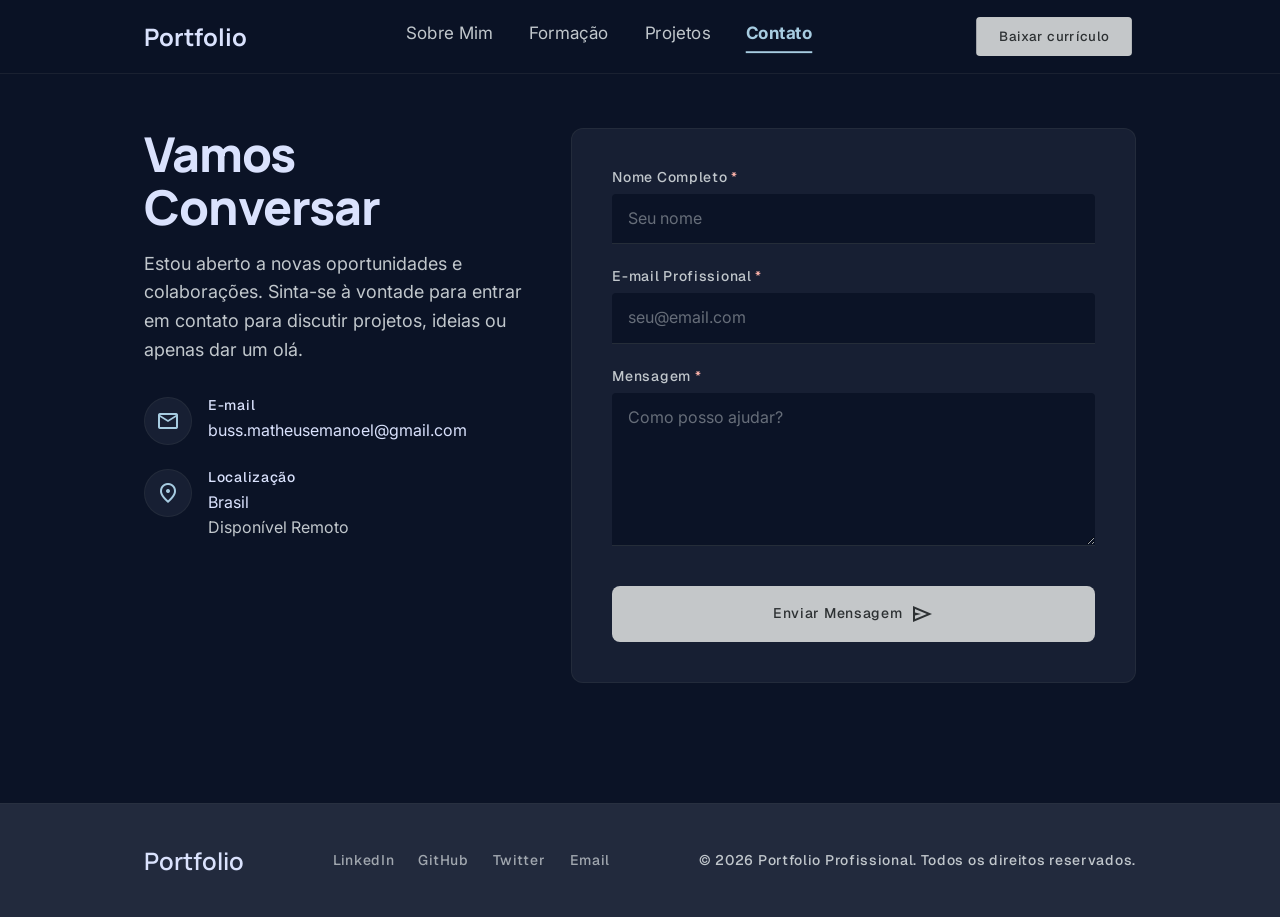
==== pages/contato.html @ 4511e053 "refactor: move project structure from src/ to root for GitHub Pages" ====
<!doctype html>
<html lang="pt-BR">
    <head>
        <meta charset="UTF-8" />
        <meta name="viewport" content="width=device-width, initial-scale=1.0" />
        <title>Portfólio — Contato</title>
        <link rel="preconnect" href="https://fonts.googleapis.com" />
        <link rel="preconnect" href="https://fonts.gstatic.com" crossorigin />
        <link
            href="https://fonts.googleapis.com/css2?family=Manrope:wght@600;800&family=Inter:wght@400&family=Geist:wght@500&display=swap"
            rel="stylesheet"
        />
        <link
            href="https://fonts.googleapis.com/css2?family=Material+Symbols+Outlined:opsz,wght,FILL,GRAD@24,400,0,0"
            rel="stylesheet"
        />
        <link rel="stylesheet" href="../css/global.css" />
        <link rel="stylesheet" href="../css/nav.css" />
        <link rel="stylesheet" href="../css/contato.css" />
    </head>
    <body data-page="contato">
        <header>
            <nav class="nav">
                <div class="nav-inner">
                    <a href="../index.html" class="nav-brand">Portfolio</a>

                    <ul class="nav-links" role="list">
                        <li>
                            <a
                                href="../index.html"
                                class="nav-link"
                                data-section="sobre"
                                >Sobre Mim</a
                            >
                        </li>
                        <li>
                            <a
                                href="./formacao.html"
                                class="nav-link"
                                data-section="formacao"
                                >Formação</a
                            >
                        </li>
                        <li>
                            <a
                                href="./projetos.html"
                                class="nav-link"
                                data-section="projetos"
                                >Projetos</a
                            >
                        </li>
                        <li>
                            <a
                                href="./contato.html"
                                class="nav-link"
                                data-section="contato"
                                >Contato</a
                            >
                        </li>
                    </ul>

                    <div class="nav-actions">
                        <a
                            href="../static/matheus-emanoel-curriculo.pdf"
                            target="_blank"
                            class="btn-cv"
                            download="matheus-emanoel-curriculo.pdf"
                            >Baixar currículo</a
                        >
                        <button
                            class="nav-toggle"
                            id="navToggle"
                            aria-label="Abrir menu"
                            aria-expanded="false"
                        >
                            <span
                                class="material-symbols-outlined"
                                aria-hidden="true"
                                >menu</span
                            >
                        </button>
                    </div>
                </div>
            </nav>

            <div class="mobile-overlay" id="mobileOverlay"></div>
            <div
                class="mobile-menu"
                id="mobileMenu"
                role="dialog"
                aria-modal="true"
                aria-label="Menu de navegação"
            >
                <div class="mobile-menu-top">
                    <span class="nav-brand">Portfolio</span>
                    <button
                        class="mobile-close"
                        id="mobileClose"
                        aria-label="Fechar menu"
                    >
                        <span
                            class="material-symbols-outlined"
                            aria-hidden="true"
                            >close</span
                        >
                    </button>
                </div>
                <ul class="mobile-nav-links" role="list">
                    <li>
                        <a
                            href="../index.html"
                            class="mobile-link"
                            data-section="sobre"
                            >Sobre Mim</a
                        >
                    </li>
                    <li>
                        <a
                            href="./formacao.html"
                            class="mobile-link"
                            data-section="formacao"
                            >Formação</a
                        >
                    </li>
                    <li>
                        <a
                            href="./projetos.html"
                            class="mobile-link"
                            data-section="projetos"
                            >Projetos</a
                        >
                    </li>
                    <li>
                        <a
                            href="./contato.html"
                            class="mobile-link"
                            data-section="contato"
                            >Contato</a
                        >
                    </li>
                </ul>
                <a
                    href="../static/matheus-emanoel-curriculo.pdf"
                    target="_blank"
                    class="btn-cv btn-cv--full"
                    download="matheus-emanoel-curriculo.pdf"
                    >Baixar currículo</a
                >
            </div>
        </header>

        <main class="main">
            <div class="contact-layout">
                <div class="contact-info-column">
                    <div>
                        <h1 class="display contact-intro-heading">
                            Vamos<br />Conversar
                        </h1>
                        <p class="body-lg text-variant contact-intro-subtitle">
                            Estou aberto a novas oportunidades e colaborações.
                            Sinta-se à vontade para entrar em contato para
                            discutir projetos, ideias ou apenas dar um olá.
                        </p>
                    </div>

                    <ul class="contact-details-list" role="list">
                        <li class="contact-detail-item">
                            <div class="contact-detail-icon-wrapper">
                                <span
                                    class="material-symbols-outlined"
                                    aria-hidden="true"
                                    >mail</span
                                >
                            </div>
                            <div>
                                <p class="label-sm contact-detail-label">
                                    E-mail
                                </p>
                                <a
                                    href="mailto:buss.matheusemanoel@gmail.com"
                                    class="body-md contact-detail-link"
                                    >buss.matheusemanoel@gmail.com</a
                                >
                            </div>
                        </li>

                        <li class="contact-detail-item">
                            <div class="contact-detail-icon-wrapper">
                                <span
                                    class="material-symbols-outlined"
                                    aria-hidden="true"
                                    >location_on</span
                                >
                            </div>
                            <div>
                                <p class="label-sm contact-detail-label">
                                    Localização
                                </p>
                                <p class="body-md contact-detail-value">
                                    Brasil<br />
                                    <span class="body-md text-variant"
                                        >Disponível Remoto</span
                                    >
                                </p>
                            </div>
                        </li>
                    </ul>
                </div>

                <div class="contact-form-column">
                    <div class="contact-form-card">
                        <form class="contact-form" id="contactForm" novalidate>
                            <div class="form-field">
                                <label class="label-sm form-label" for="name">
                                    Nome Completo
                                    <span
                                        class="form-label-required"
                                        aria-hidden="true"
                                        >*</span
                                    >
                                </label>
                                <input
                                    class="form-input"
                                    type="text"
                                    id="name"
                                    name="name"
                                    placeholder="Seu nome"
                                    autocomplete="name"
                                />
                                <span
                                    class="form-error-message"
                                    id="nameError"
                                    role="alert"
                                ></span>
                            </div>

                            <div class="form-field">
                                <label class="label-sm form-label" for="email">
                                    E-mail Profissional
                                    <span
                                        class="form-label-required"
                                        aria-hidden="true"
                                        >*</span
                                    >
                                </label>
                                <input
                                    class="form-input"
                                    type="email"
                                    id="email"
                                    name="email"
                                    placeholder="seu@email.com"
                                    autocomplete="email"
                                />
                                <span
                                    class="form-error-message"
                                    id="emailError"
                                    role="alert"
                                ></span>
                            </div>

                            <div class="form-field">
                                <label
                                    class="label-sm form-label"
                                    for="message"
                                >
                                    Mensagem
                                    <span
                                        class="form-label-required"
                                        aria-hidden="true"
                                        >*</span
                                    >
                                </label>
                                <textarea
                                    class="form-input"
                                    id="message"
                                    name="message"
                                    placeholder="Como posso ajudar?"
                                    rows="5"
                                ></textarea>
                                <span
                                    class="form-error-message"
                                    id="messageError"
                                    role="alert"
                                ></span>
                            </div>

                            <button
                                class="submit-button"
                                id="submitButton"
                                type="submit"
                            >
                                <span
                                    id="buttonNormalState"
                                    style="
                                        display: flex;
                                        align-items: center;
                                        gap: 8px;
                                    "
                                >
                                    Enviar Mensagem
                                    <span
                                        class="material-symbols-outlined"
                                        aria-hidden="true"
                                        >send</span
                                    >
                                </span>
                                <span
                                    id="buttonLoadingState"
                                    class="button-loading-state"
                                >
                                    <span
                                        class="material-symbols-outlined spinning"
                                        aria-hidden="true"
                                        >progress_activity</span
                                    >
                                    Enviando...
                                </span>
                            </button>
                        </form>

                        <div
                            class="success-alert"
                            id="successAlert"
                            role="alert"
                            aria-live="polite"
                        >
                            <span
                                class="material-symbols-outlined success-alert-icon"
                                aria-hidden="true"
                                >check_circle</span
                            >
                            <div>
                                <p class="success-alert-title">
                                    Mensagem Enviada!
                                </p>
                                <p class="success-alert-text">
                                    Obrigado pelo contato. Retornarei o mais
                                    breve possível.
                                </p>
                            </div>
                        </div>
                    </div>
                </div>
            </div>
        </main>

        <footer class="footer">
            <div class="footer-inner">
                <span class="footer-brand">Portfolio</span>
                <nav class="footer-links" aria-label="Links sociais">
                    <a
                        href="https://www.linkedin.com/in/matheusemanoeldev/"
                        target="_blank"
                        >LinkedIn</a
                    >
                    <a href="https://github.com/OrionTH1" target="_blank"
                        >GitHub</a
                    >
                    <a href="https://x.com/OrionTH1" target="_blank">Twitter</a>
                    <a href="mailto:buss.matheusemanoel@gmail.com">Email</a>
                </nav>
                <p class="footer-copy">
                    © 2026 Portfolio Profissional. Todos os direitos reservados.
                </p>
            </div>
        </footer>

        <script src="../js/nav.js"></script>
        <script src="../js/contato.js"></script>
    </body>
</html>
---- css/global.css ----
:root {
    --color-background:                #0b1326;
    --color-surface:                   #0b1326;
    --color-surface-container-low:     #131b2e;
    --color-surface-container:         #171f33;
    --color-surface-container-high:    #222a3d;
    --color-surface-container-highest: #2d3449;
    --color-surface-variant:           #2d3449;

    --color-primary:           #a7cce1;
    --color-on-primary:        #0a3445;
    --color-primary-container: #083344;

    --color-secondary:       #81d1f0;
    --color-secondary-fixed: #b9eaff;

    --color-tertiary:    #c4c7c9;
    --color-on-tertiary: #2d3133;

    --color-on-surface:         #dae2fd;
    --color-on-surface-variant: #c1c7cc;

    --color-outline:         #8b9196;
    --color-outline-variant: #41484c;

    --color-error: #ffb4ab;

    --font-manrope: 'Manrope', sans-serif;
    --font-inter:   'Inter', sans-serif;
    --font-geist:   'Geist', 'Inter', sans-serif;

    --max-container-width:        1120px;
    --navbar-height:              72px;
    --horizontal-padding-desktop: 64px;
    --horizontal-padding-mobile:  24px;
    --section-gap:                120px;
    --gutter:                     24px;
}

*, *::before, *::after {
    box-sizing: border-box;
    margin: 0;
    padding: 0;
}

html { scroll-behavior: smooth; }

body {
    font-family: var(--font-inter);
    background-color: var(--color-background);
    color: var(--color-on-surface);
    min-height: 100vh;
    display: flex;
    flex-direction: column;
    -webkit-font-smoothing: antialiased;
    -moz-osx-font-smoothing: grayscale;
}

a      { color: inherit; text-decoration: none; }
ul     { list-style: none; }
button { cursor: pointer; font-family: inherit; border: none; background: none; }

.material-symbols-outlined {
    font-family: 'Material Symbols Outlined';
    font-weight: normal;
    font-style: normal;
    line-height: 1;
    letter-spacing: normal;
    text-transform: none;
    display: inline-block;
    white-space: nowrap;
    word-wrap: normal;
    direction: ltr;
    -webkit-font-smoothing: antialiased;
}

.text-primary { color: var(--color-primary); }
.text-variant  { color: var(--color-on-surface-variant); }

.display {
    font-family: var(--font-manrope);
    font-size: 32px;
    font-weight: 800;
    line-height: 1.2;
    letter-spacing: -0.02em;
    color: var(--color-on-surface);
    max-width: 768px;
}

.headline-md {
    font-family: var(--font-manrope);
    font-size: 24px;
    line-height: 1.4;
    font-weight: 600;
    color: var(--color-on-surface);
}

.body-lg {
    font-family: var(--font-inter);
    font-size: 18px;
    line-height: 1.6;
    font-weight: 400;
}

.body-md {
    font-family: var(--font-inter);
    font-size: 16px;
    line-height: 1.6;
    font-weight: 400;
}

.label-sm {
    font-family: var(--font-geist);
    font-size: 14px;
    line-height: 1.2;
    font-weight: 500;
    letter-spacing: 0.05em;
    color: var(--color-on-surface);
}

.main {
    flex: 1;
    padding-top: 128px;
    padding-bottom: var(--section-gap);
    padding-left: var(--horizontal-padding-mobile);
    padding-right: var(--horizontal-padding-mobile);
    max-width: var(--max-container-width);
    margin: 0 auto;
    width: 100%;
}

@media (min-width: 768px) {
    .main {
        padding-left: var(--horizontal-padding-desktop);
        padding-right: var(--horizontal-padding-desktop);
    }

    .display {
        font-size: 48px;
        line-height: 1.1;
    }
}
---- css/nav.css ----
.nav {
    position: fixed;
    top: 0;
    left: 0;
    right: 0;
    z-index: 50;
    background-color: rgba(11, 19, 38, 0.8);
    backdrop-filter: blur(12px);
    -webkit-backdrop-filter: blur(12px);
    border-bottom: 1px solid rgba(65, 72, 76, 0.3);
}

.nav-inner {
    display: flex;
    justify-content: space-between;
    align-items: center;
    max-width: var(--max-container-width);
    margin: 0 auto;
    padding: 16px var(--horizontal-padding-desktop);
    gap: 32px;
}

.nav-brand {
    font-family: var(--font-manrope);
    font-size: 24px;
    line-height: 1.4;
    font-weight: 700;
    color: var(--color-on-surface);
    flex-shrink: 0;
}

.nav-links {
    display: flex;
    align-items: center;
    gap: 32px;
}

.nav-link {
    font-family: var(--font-inter);
    font-size: 18px;
    line-height: 1.6;
    color: var(--color-on-surface-variant);
    display: inline-block;
    transform: scale(0.95);
    transition: color 200ms ease, transform 200ms ease;
    padding-bottom: 4px;
    border-bottom: 2px solid transparent;
}

.nav-link:hover  { color: var(--color-primary); }
.nav-link:active { transform: scale(0.90); }

.nav-link.active {
    color: var(--color-primary);
    font-weight: 700;
    border-bottom-color: var(--color-primary);
}

.nav-actions {
    display: flex;
    align-items: center;
    gap: 16px;
    flex-shrink: 0;
}

.btn-cv {
    display: flex;
    align-items: center;
    justify-content: center;
    background-color: var(--color-tertiary);
    color: var(--color-on-tertiary);
    padding: 12px 24px;
    border-radius: 4px;
    font-family: var(--font-geist);
    font-size: 14px;
    font-weight: 500;
    letter-spacing: 0.05em;
    line-height: 1.2;
    transform: scale(0.95);
    transition: opacity 200ms ease, transform 200ms ease;
    white-space: nowrap;
}

.btn-cv:hover  { opacity: 0.9; }
.btn-cv:active { transform: scale(0.90); }

.btn-cv--full {
    width: 100%;
    justify-content: center;
}

.nav-toggle {
    display: none;
    align-items: center;
    justify-content: center;
    color: var(--color-primary);
    padding: 4px;
}

.mobile-overlay {
    display: none;
    position: fixed;
    inset: 0;
    background: rgba(0, 0, 0, 0.5);
    z-index: 60;
}

.mobile-overlay.open { display: block; }

.mobile-menu {
    position: fixed;
    top: 0;
    right: 0;
    bottom: 0;
    width: min(300px, 80vw);
    background-color: var(--color-surface-container-high);
    z-index: 70;
    padding: 24px;
    display: flex;
    flex-direction: column;
    gap: 32px;
    transform: translateX(100%);
    transition: transform 300ms ease;
    border-left: 1px solid rgba(65, 72, 76, 0.3);
}

.mobile-menu.open { transform: translateX(0); }

.mobile-menu-top {
    display: flex;
    justify-content: space-between;
    align-items: center;
}

.mobile-close {
    display: flex;
    align-items: center;
    justify-content: center;
    color: var(--color-on-surface-variant);
    padding: 4px;
    transition: color 200ms ease;
}

.mobile-close:hover { color: var(--color-primary); }

.mobile-nav-links {
    display: flex;
    flex-direction: column;
    gap: 4px;
    flex: 1;
}

.mobile-link {
    display: block;
    padding: 12px 16px;
    font-size: 18px;
    font-weight: 500;
    color: var(--color-on-surface-variant);
    border-radius: 4px;
    transition: color 200ms ease, background-color 200ms ease;
}

.mobile-link:hover,
.mobile-link.active {
    color: var(--color-primary);
    background-color: rgba(167, 204, 225, 0.06);
}

body.menu-open { overflow: hidden; }

.footer {
    background-color: var(--color-surface-container-high);
    width: 100%;
    padding: 40px 0;
    border-top: 1px solid rgba(65, 72, 76, 0.2);
    margin-top: auto;
}

.footer-inner {
    display: flex;
    flex-direction: column;
    align-items: center;
    gap: 20px;
    text-align: center;
    padding: 0 var(--horizontal-padding-mobile);
    max-width: var(--max-container-width);
    margin: 0 auto;
}

.footer-brand {
    font-family: var(--font-manrope);
    font-size: 24px;
    line-height: 1.4;
    font-weight: 600;
    color: var(--color-on-surface);
}

.footer-links {
    display: flex;
    gap: 24px;
}

.footer-links a {
    font-family: var(--font-geist);
    font-size: 14px;
    font-weight: 500;
    letter-spacing: 0.05em;
    color: var(--color-on-surface-variant);
    opacity: 0.8;
    transition: color 200ms ease, opacity 200ms ease;
}

.footer-links a:hover {
    color: var(--color-secondary);
    opacity: 1;
}

.footer-copy {
    font-family: var(--font-geist);
    font-size: 14px;
    font-weight: 500;
    letter-spacing: 0.05em;
    color: var(--color-on-surface-variant);
}

@media (min-width: 768px) {
    .nav-links  { display: flex; }
    .btn-cv     { display: flex; }
    .nav-toggle { display: none !important; }

    .footer-inner {
        flex-direction: row;
        justify-content: space-between;
        align-items: center;
        text-align: left;
        padding: 0 var(--horizontal-padding-desktop);
        gap: var(--gutter);
    }

    .footer-copy { text-align: right; }
}

@media (max-width: 767px) {
    .nav-links  { display: none; }
    .btn-cv     { display: none; }
    .nav-toggle { display: flex; }
}
---- css/contato.css ----
.contact-layout {
    display: grid;
    grid-template-columns: 1fr;
    gap: var(--gutter);
}

.contact-intro-heading {
    margin-bottom: 16px;
}

.contact-intro-subtitle {
    max-width: 448px;
}

.contact-details-list {
    display: flex;
    flex-direction: column;
    gap: 24px;
    margin-top: 32px;
}

.contact-detail-item {
    display: flex;
    align-items: flex-start;
    gap: 16px;
}

.contact-detail-icon-wrapper {
    width: 48px;
    height: 48px;
    border-radius: 50%;
    background-color: var(--color-surface-container);
    border: 1px solid rgba(65, 72, 76, 0.3);
    display: flex;
    align-items: center;
    justify-content: center;
    color: var(--color-primary);
    flex-shrink: 0;
}

.contact-detail-label {
    margin-bottom: 4px;
}

.contact-detail-value {
    color: var(--color-on-surface);
}

.contact-detail-link {
    transition: color 200ms ease;
}

.contact-detail-link:hover {
    color: var(--color-primary);
}

.contact-form-column {
    margin-top: 48px;
}

.contact-form-card {
    background-color: var(--color-surface-container);
    padding: 32px;
    border-radius: 12px;
    border: 1px solid rgba(65, 72, 76, 0.3);
    position: relative;
    overflow: hidden;
}

.contact-form {
    display: flex;
    flex-direction: column;
    gap: 24px;
    position: relative;
    z-index: 1;
}

.form-field {
    display: flex;
    flex-direction: column;
    gap: 8px;
}

.form-label {
    color: var(--color-on-surface-variant);
}

.form-label-required {
    color: var(--color-error);
}

.form-input {
    background-color: var(--color-surface);
    border: none;
    border-bottom: 1px solid rgba(65, 72, 76, 0.5);
    border-radius: 4px 4px 0 0;
    color: var(--color-on-surface);
    font-family: var(--font-inter);
    font-size: 16px;
    line-height: 1.6;
    padding: 12px 16px;
    outline: none;
    transition: border-bottom-color 200ms ease;
    width: 100%;
}

.form-input::placeholder {
    color: rgba(193, 199, 204, 0.5);
}

.form-input:focus {
    border-bottom-color: var(--color-primary);
}

.form-input.has-error {
    border-bottom-color: var(--color-error);
}

textarea.form-input {
    resize: vertical;
    min-height: 120px;
}

.form-error-message {
    font-family: var(--font-inter);
    font-size: 12px;
    color: var(--color-error);
    display: none;
}

.form-error-message.visible {
    display: block;
}

.submit-button {
    width: 100%;
    background-color: var(--color-tertiary);
    color: var(--color-on-tertiary);
    font-family: var(--font-geist);
    font-size: 14px;
    font-weight: 500;
    letter-spacing: 0.05em;
    line-height: 1.2;
    padding: 16px;
    border-radius: 8px;
    border: none;
    display: flex;
    align-items: center;
    justify-content: center;
    gap: 8px;
    cursor: pointer;
    transition:
        opacity 200ms ease,
        transform 200ms ease;
    margin-top: 16px;
}

.submit-button:hover {
    opacity: 0.9;
}
.submit-button:active {
    transform: scale(0.97);
}

.submit-button:disabled {
    opacity: 0.6;
    cursor: not-allowed;
}

.button-loading-state {
    display: none;
    align-items: center;
    gap: 8px;
}

@keyframes spin {
    from {
        transform: rotate(0deg);
    }
    to {
        transform: rotate(360deg);
    }
}

.spinning {
    animation: spin 1s linear infinite;
}

.success-alert {
    display: none;
    margin-top: 24px;
    background-color: rgba(0, 111, 138, 0.2);
    border: 1px solid rgba(129, 209, 240, 0.3);
    color: #beebff;
    padding: 16px;
    border-radius: 8px;
    align-items: flex-start;
    gap: 12px;
}

.success-alert.visible {
    display: flex;
}

.success-alert-icon {
    color: var(--color-secondary);
    flex-shrink: 0;
}

.success-alert-title {
    font-family: var(--font-geist);
    font-size: 14px;
    font-weight: 700;
    letter-spacing: 0.05em;
    margin-bottom: 4px;
    color: #beebff;
}

.success-alert-text {
    font-family: var(--font-inter);
    font-size: 14px;
    opacity: 0.9;
}

@media (min-width: 768px) {
    .contact-layout {
        grid-template-columns: 5fr 7fr;
        align-items: start;
    }

    .contact-form-column {
        margin-top: 0;
    }

    .contact-form-card {
        padding: 40px;
    }
}
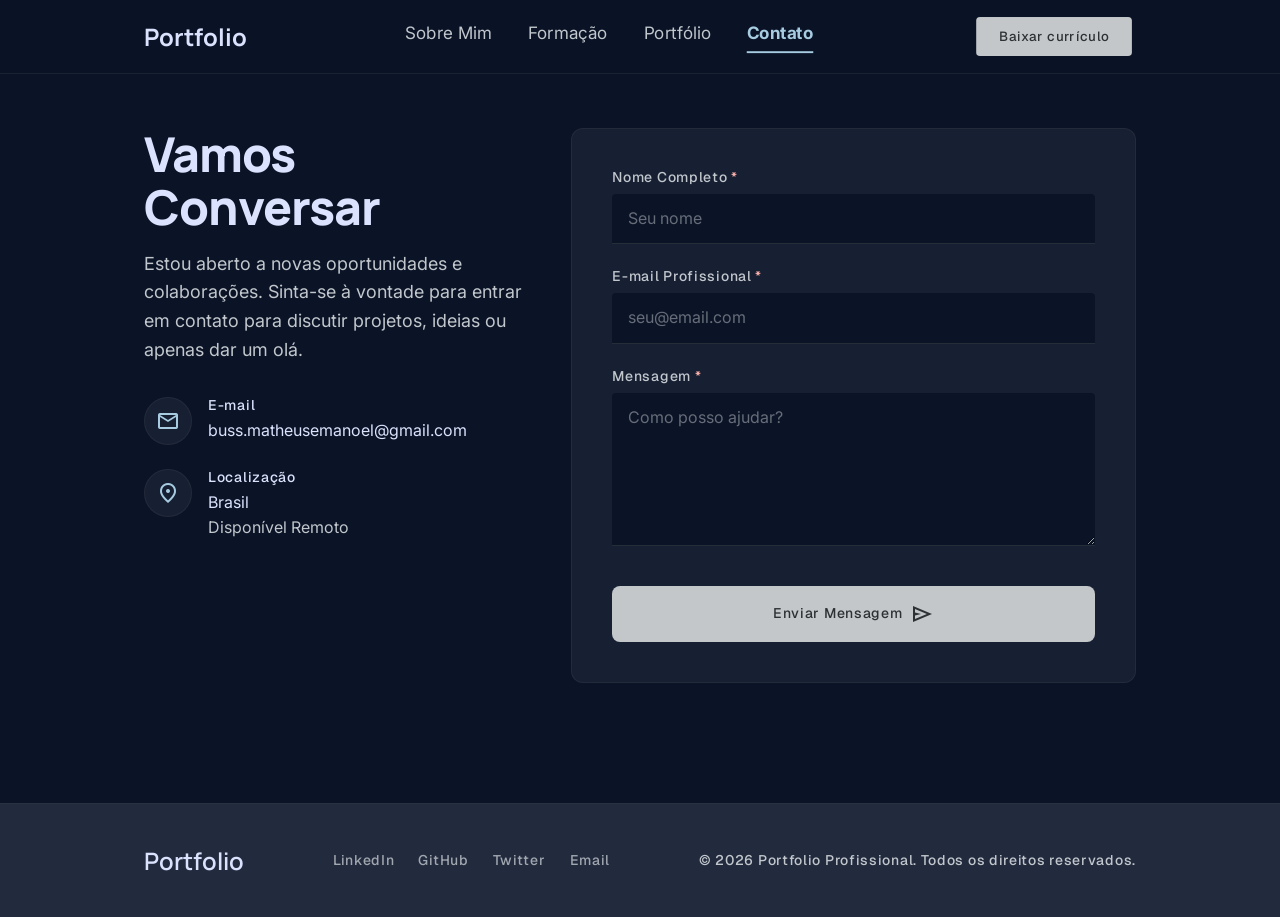
==== commit d2e4af9f: "refactor: rename projetos to portfolio across files and identifiers" ====
--- a/pages/contato.html
+++ b/pages/contato.html
@@ -3,7 +3,7 @@
     <head>
         <meta charset="UTF-8" />
         <meta name="viewport" content="width=device-width, initial-scale=1.0" />
-        <title>Portfólio — Contato</title>
+        <title>Matheus Emanoel - Contato</title>
         <link rel="preconnect" href="https://fonts.googleapis.com" />
         <link rel="preconnect" href="https://fonts.gstatic.com" crossorigin />
         <link
@@ -43,10 +43,10 @@
                         </li>
                         <li>
                             <a
-                                href="./projetos.html"
+                                href="./portfolio.html"
                                 class="nav-link"
-                                data-section="projetos"
-                                >Projetos</a
+                                data-section="portfolio"
+                                >Portfólio</a
                             >
                         </li>
                         <li>
@@ -124,10 +124,10 @@
                     </li>
                     <li>
                         <a
-                            href="./projetos.html"
+                            href="./portfolio.html"
                             class="mobile-link"
-                            data-section="projetos"
-                            >Projetos</a
+                            data-section="portfolio"
+                            >Portfólio</a
                         >
                     </li>
                     <li>
